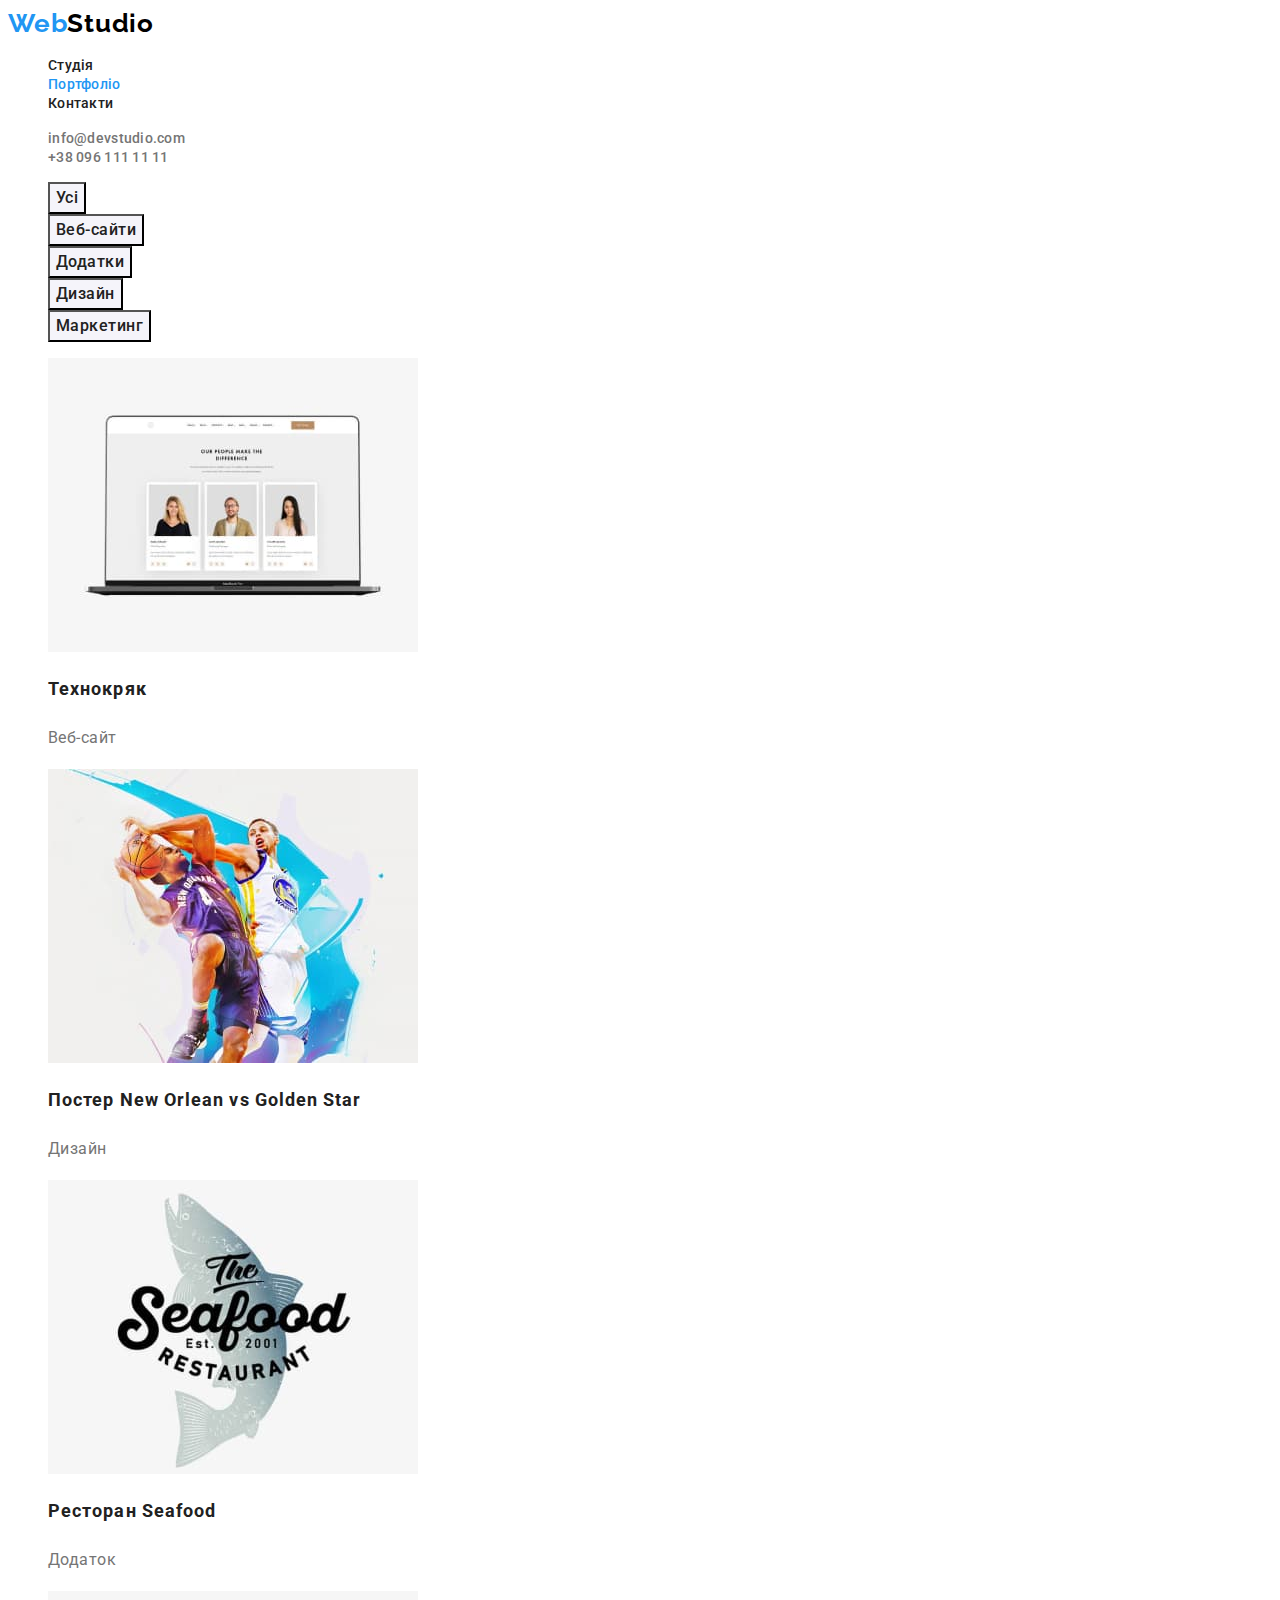
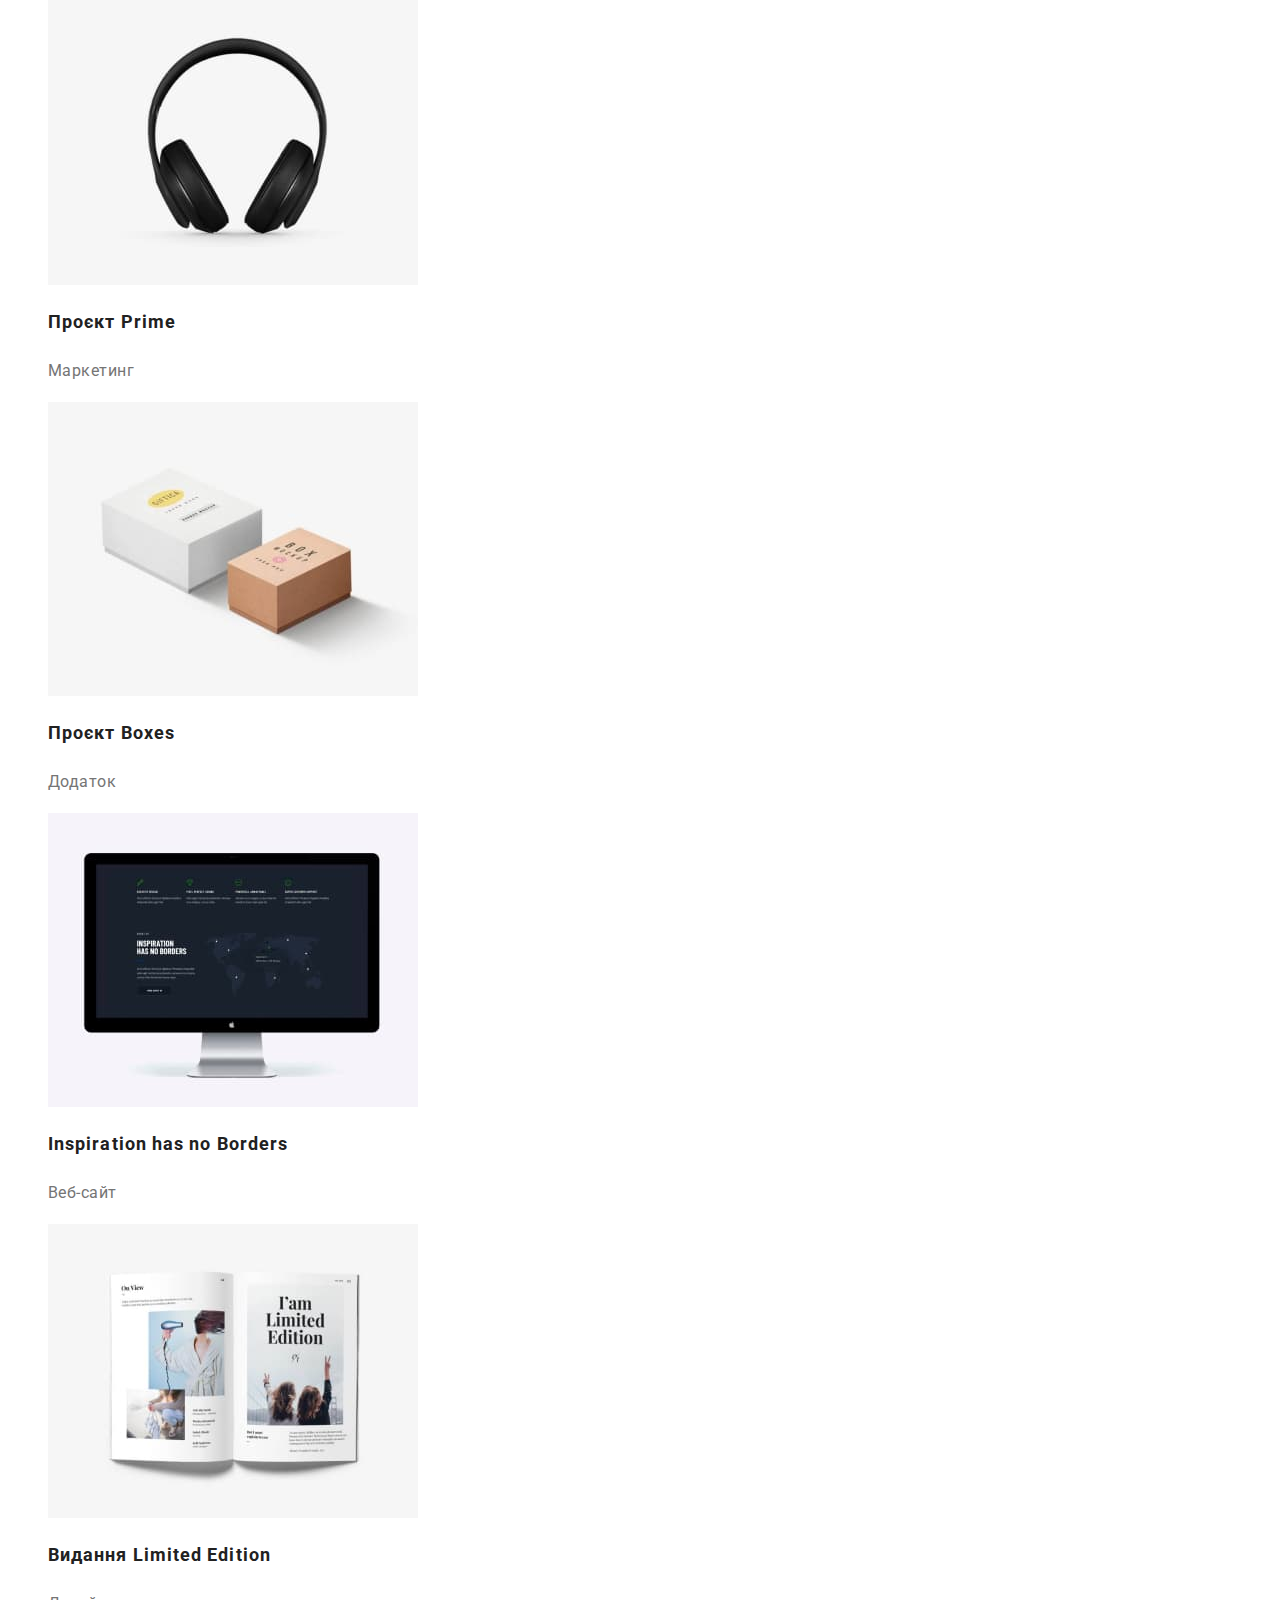
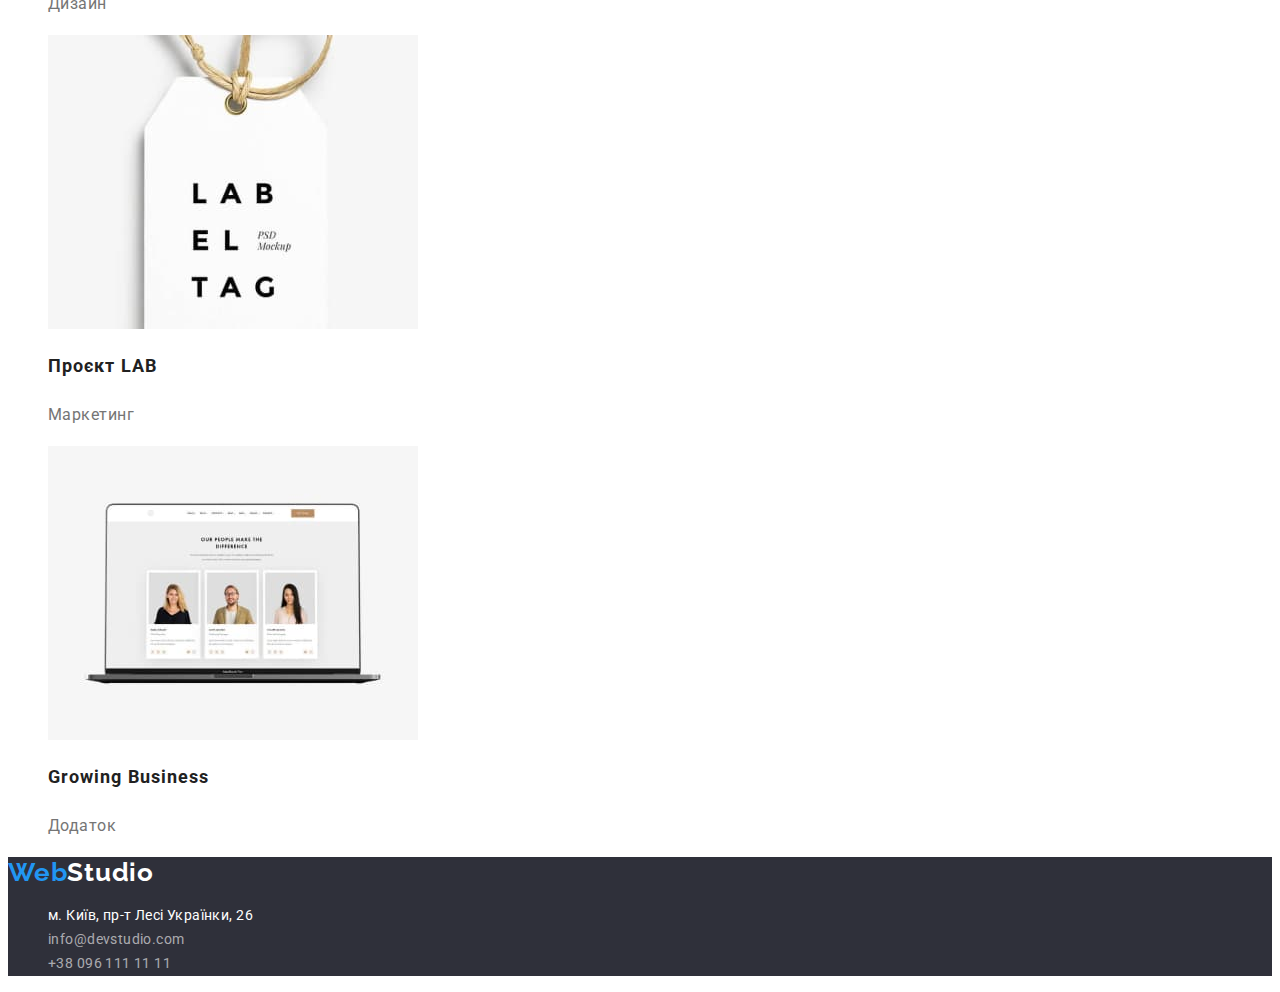
==== portfolio.html @ d9cb3cd8 "Copy files from hw-02" ====
<!DOCTYPE html>
<html lang="uk">
<head>
    <meta charset="UTF-8">
    <meta http-equiv="X-UA-Compatible" content="IE=edge">
    <meta name="viewport" content="width=device-width, initial-scale=1.0">
    <title>Portfolio</title>
    <link rel="preconnect" href="https://fonts.googleapis.com">
    <link rel="preconnect" href="https://fonts.gstatic.com" crossorigin>
    <link href="https://fonts.googleapis.com/css2?family=Raleway:wght@700&family=Roboto:wght@400;500;700;900&display=swap"
        rel="stylesheet">
    <link rel="stylesheet" href="./css/styles.css">
</head>
<body>
    <!-- header -->
    <header>
        <nav>
            <a href="./index.html" lang="en" class="logo"> <span class="logo-accent">Web</span>Studio</a>
        
            <ul class="list">
                <li><a href="./index.html" class="site-nav-link">Студія</a></li>
                <li><a href="./portfolio.html" class="site-nav-link current">Портфоліо</a></li>
                <li><a href="" class="site-nav-link">Контакти</a></li>
            </ul>
        </nav>
    
        <ul class="list">
            <li><a href="mailto:info@devstudio.com" class="contacts">info@devstudio.com</a></li>
            <li><a href="tel:+380961111111" class="contacts">+38 096 111 11 11</a></li>
        </ul>
    </header>
    
    <main>
        <section>
            <h1 hidden>Портфоліо</h1>

        <!-- filters -->
            <ul class="list">
                <li>
                    <button type="button" class="filter">Усі</button>
                </li>
                <li>
                    <button type="button" class="filter">Веб-сайти</button>
                </li>
                <li>
                    <button type="button" class="filter">Додатки</button>
                </li>
                <li>
                    <button type="button" class="filter">Дизайн</button>
                </li>
                <li>
                    <button type="button" class="filter">Маркетинг</button>
                </li>
            </ul>

        <!-- portfolio -->
            <ul class="list">
                <li>
                    <img src="./images/techno.jpg" alt="Веб-сайт на ноутбуці" width="370">
                    <h2 class="project-title">Технокряк</h2>
                    <p class="project-type">Веб-сайт</p>
                </li>
                <li>
                    <img src="./images/basketball-poster.jpg" alt="Два баскетболіста" width="370">
                    <h2 class="project-title">Постер <span lang="en">New Orlean vs Golden Star</span></h2>
                    <p class="project-type">Дизайн</p>
                </li>
                <li>
                    <img src="./images/seafood-restaurant.jpg" alt="Логотип ресторана" width="370">
                    <h2 class="project-title">Ресторан <span lang="en">Seafood</span></h2>
                    <p class="project-type">Додаток</p>
                </li>
                <li>
                    <img src="./images/prime-project.jpg" alt="Навушники" width="370">
                    <h2 class="project-title">Проєкт <span lang="en">Prime</span></h2>
                    <p class="project-type">Маркетинг</p>
                </li>
                <li>
                    <img src="./images/boxes-project.jpg" alt="Дві коробки" width="370">
                    <h2 class="project-title">Проєкт <span lang="en">Boxes</span></h2>
                    <p class="project-type">Додаток</p>
                </li>
                <li>
                    <img src="./images/monitor.jpg" alt="Веб-сайт на моніторі" width="370">
                    <h2 lang="en" class="project-title">Inspiration has no Borders</h2>
                    <p class="project-type">Веб-сайт</p>
                </li>
                <li>
                    <img src="./images/limited-edition.jpg" alt="Журнал" width="370">
                    <h2 class="project-title">Видання <span lang="en">Limited Edition</span></h2>
                    <p class="project-type">Дизайн</p>
                </li>
                <li>
                    <img src="./images/lab-project.jpg" alt="Бирка" width="370">
                    <h2 class="project-title">Проєкт <span lang="en">LAB</span></h2>
                    <p class="project-type">Маркетинг</p>
                </li>
                <li>
                    <img src="./images/techno.jpg" alt="Ноутбук" width="370">
                    <h2 lang="en" class="project-title">Growing Business</h2>
                    <p class="project-type">Додаток</p>
                </li>
            </ul>
        </section>

    </main>
    
    <!-- footer -->
    <footer class="footer-section">
        <a href="./index.html" lang="en" class="logo"> <span class="logo-accent">Web</span>Studio</a>
        <address>
            <ul class="list">
                <li><a href="https://goo.gl/maps/fUNhZHvPjA6vGSTK8" class="address-footer">м. Київ, пр-т Лесі Українки,
                        26</a></li>
                <li><a href="mailto:info@devstudio.com" class="contacts-footer">info@devstudio.com</a></li>
                <li><a href="tel:+380961111111" class="contacts-footer">+38 096 111 11 11</a></li>
            </ul>
        </address>
    </footer>
</body>
</html>
---- css/styles.css ----
:root {
    --primary-text-color:#212121;
    --secondary-text-color:#757575;
    --logo-text-color:#000000;
    --accent-color:#2196F3;
    --white-text-color:#FFFFFF;
    --footer-text-color:rgba(255, 255, 255, 0.6);
    --primary-bg-color:#FFFFFF;
    --secondary-bg-color:#F5F4FA;
    --accent-bg-color:#2F303A;

    --filter-bg-color:#F5F4FA;

    --button-focus-color:#188CE8
}

body {
    background-color: var(--primary-bg-color);
    color: var(--primary-text-color);
    font-family: 'Roboto', sans-serif;
}

.list {
    list-style: none;
}

/* logo */
.logo {
    color: var(--logo-text-color);
    font-family: 'Raleway', sans-serif;
    font-weight: 700;
    font-size: 26px;
    line-height: 1.2;
    text-decoration: none;
    letter-spacing: 0.03em;
}

.logo-accent {
    color: var(--accent-color);
}

/* site-nav */
.site-nav-link {
    color: var(--primary-text-color);
    font-weight: 500;
    font-size: 14px;
    line-height: 1.14;
    letter-spacing: 0.02em;
    text-decoration: none;
}

.site-nav-link:hover,
.site-nav-link:focus {
    color: var(--accent-color);
}

.current {
    color: var(--accent-color);
}

/* contacts */
.contacts {
    color: var(--secondary-text-color);
    font-weight: 500;
    font-size: 14px;
    line-height: 1.14;
    letter-spacing: 0.02em;
    text-decoration: none;
}

.contacts:hover,
.contacts:focus {
    color: var(--accent-color);
}

/* hero */
.hero-section,
.footer-section {
    background-color: var(--accent-bg-color);
}

.hero-title {
    font-weight: 900;
    font-size: 44px;
    line-height: 1.36;
    text-align: center;
    letter-spacing: 0.06em;
    text-transform: uppercase;
    color: var(--white-text-color);
}

/* button */
.button {
    color:var(--white-text-color);
    background-color: var(--accent-color);
    font-family: inherit;
    font-weight: 700;
    font-size: 16px;
    line-height: 1.88;
    display: flex;
    align-items: center;
    text-align: center;
    letter-spacing: 0.06em;

    cursor: pointer;
}

.button:hover,
.button:focus {
    background-color: var(--button-focus-color);
}

/* section */
.section-title {
    font-weight: 700;
    font-size: 36px;
    line-height: 1.17;
    text-align: center;
    letter-spacing: 0.03em;
}

/* features */
.features-title {
    font-weight: 700;
    font-size: 14px;
    line-height: 1.14;
    text-transform: uppercase;
    letter-spacing: 0.03em;
}

.features-text {
    font-size: 14px;
    line-height: 1.71;
    color: var(--secondary-text-color);
    letter-spacing: 0.03em;
}

/* team */
.team-section {
    background-color: var(--secondary-bg-color);
}

.team-member {
    font-weight: 500;
    font-size: 16px;
    line-height: 1.19;
    text-align: center;
    letter-spacing: 0.03em;
}

.team-role {
    font-size: 16px;
    line-height: 1.19;
    text-align: center;
    color: var(--secondary-text-color);
    letter-spacing: 0.03em;
} 

/* footer */
.contacts-footer {
    color: var(--footer-text-color);
    font-size: 14px;
    line-height: 1.71;
    text-decoration: none;
    letter-spacing: 0.03em;

    font-style: normal;
}

.contacts-footer:hover,
.contacts-footer:focus {
    color: var(--accent-color);
}

.address-footer {
    font-style: normal;
    font-size: 14px;
    line-height: 1.71;
    color: var(--white-text-color);
    text-decoration: none;
    letter-spacing: 0.03em;
}

.address-footer:hover,
.address-footer:focus {
    color: var(--accent-color);
}

.footer-section .logo {
    color: var(--white-text-color);
}


/* portfolio.html */

/* filters */
.filter {
    background-color: var(--filter-bg-color);
    color: var(--primary-text-color);
    font-family: inherit;
    font-weight: 500;
    font-size: 16px;
    line-height: 1.62;
    text-align: center;
    letter-spacing: 0.03em;

    cursor: pointer;
}

.filter:hover,
.filter:focus {
    background-color:var(--accent-color);
    color: var(--white-text-color);
}

/* projects */
.project-title {
    font-weight: 700;
    font-size: 18px;
    line-height: 2;
    letter-spacing: 0.06em;
}

.project-type {
    font-size: 16px;
    line-height: 1.88;
    color: var(--secondary-text-color);
    letter-spacing: 0.03em;
}
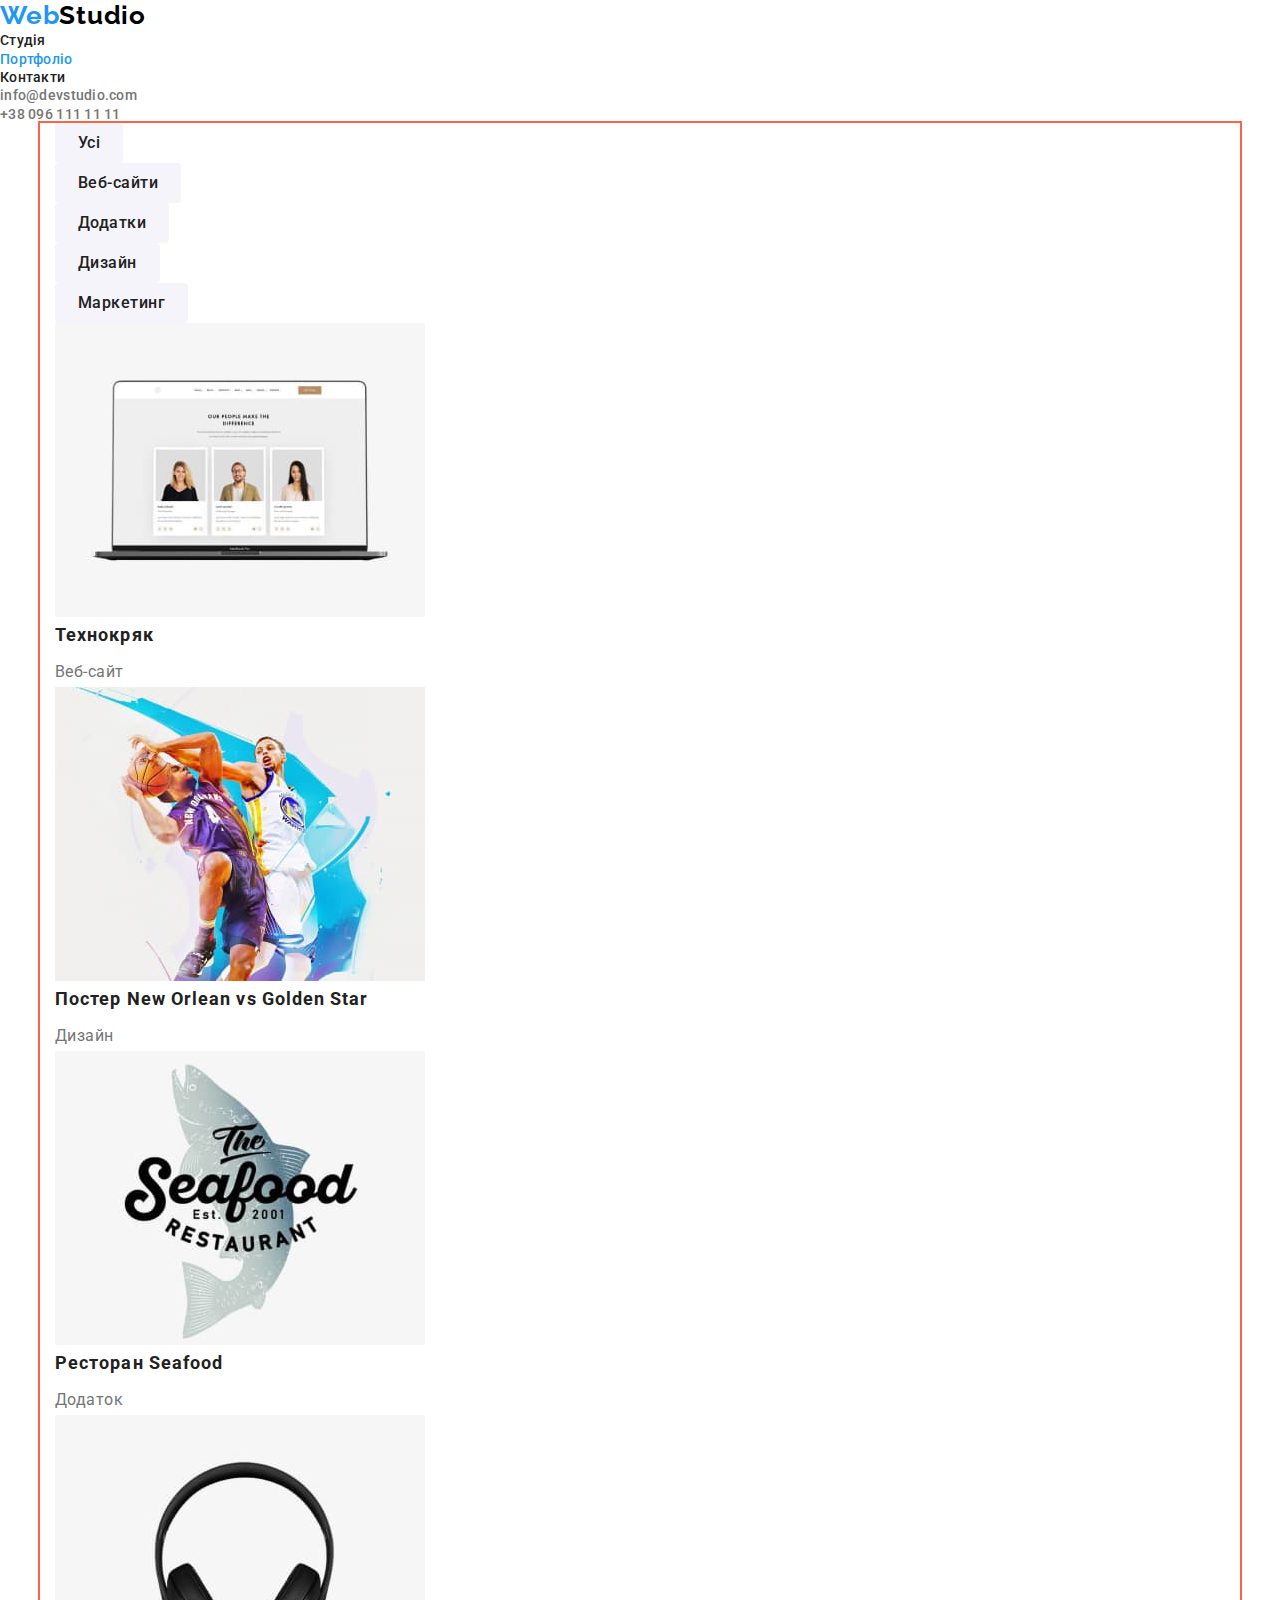
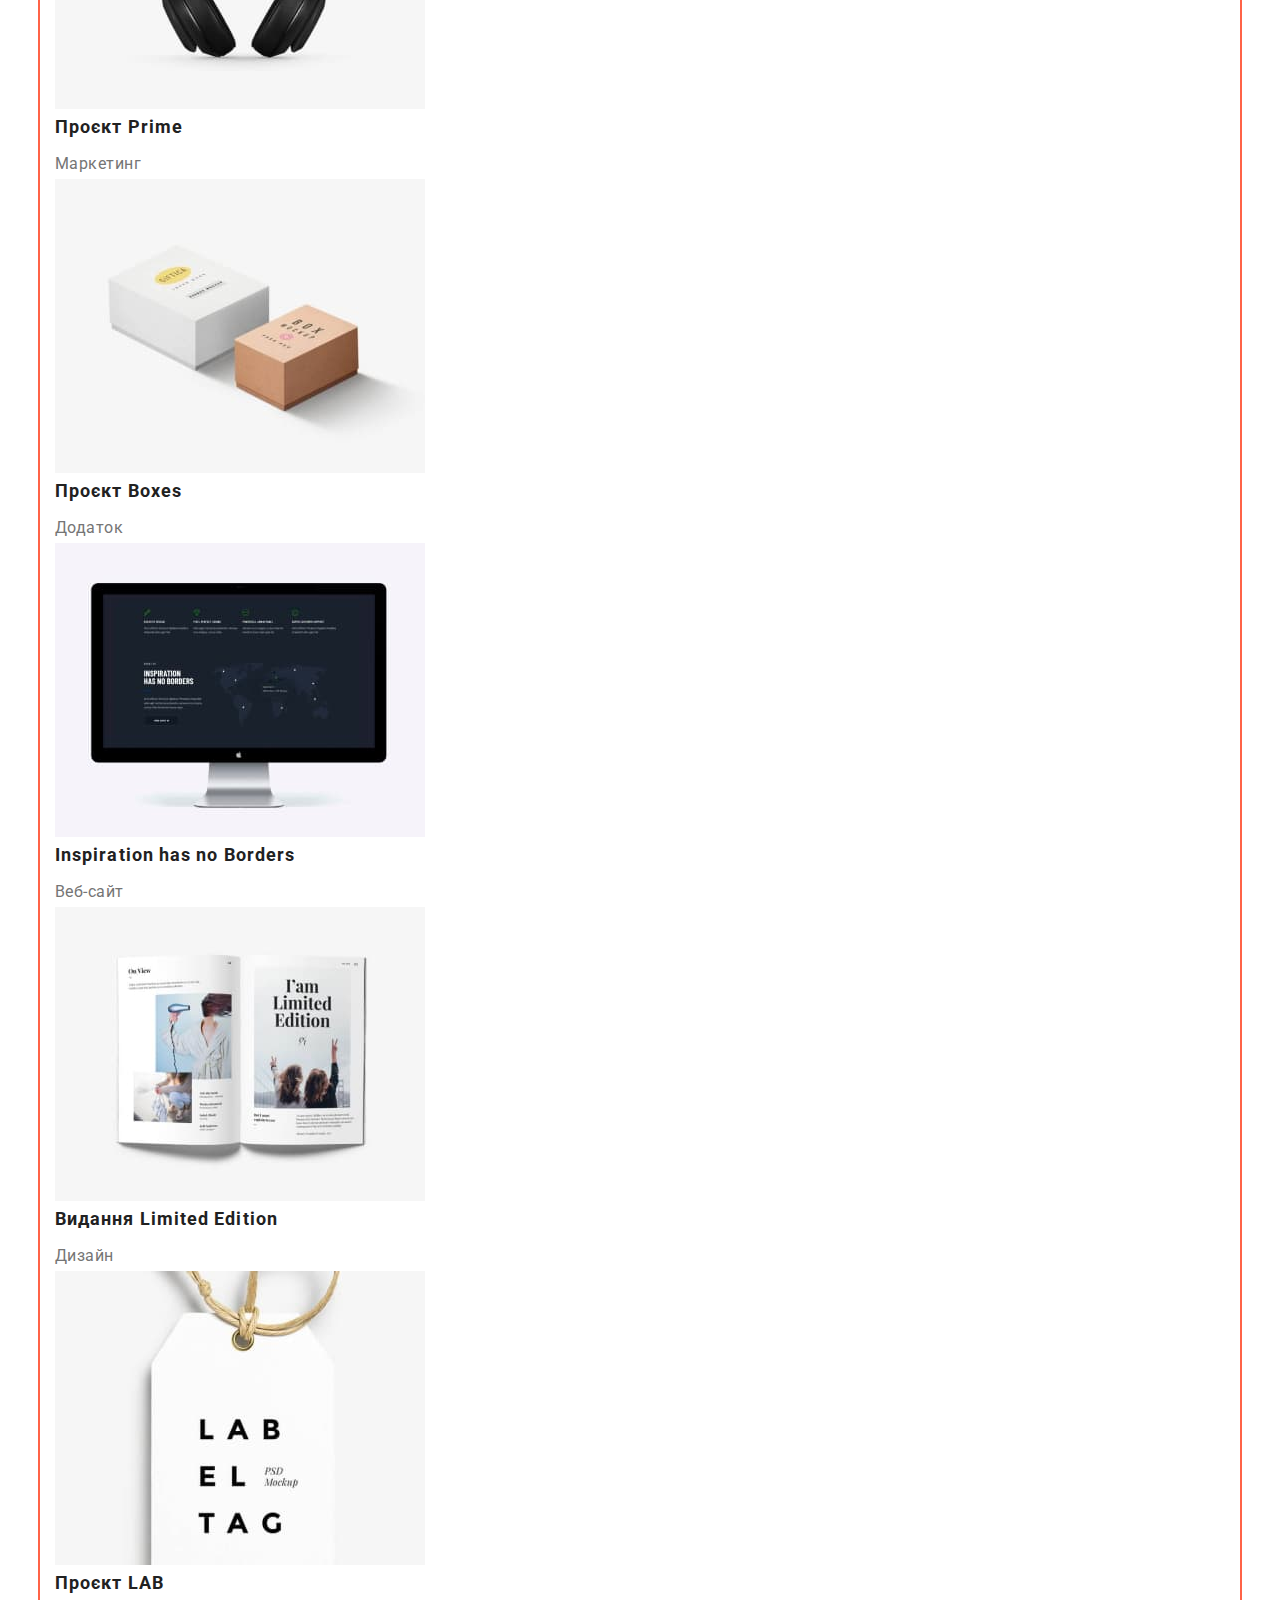
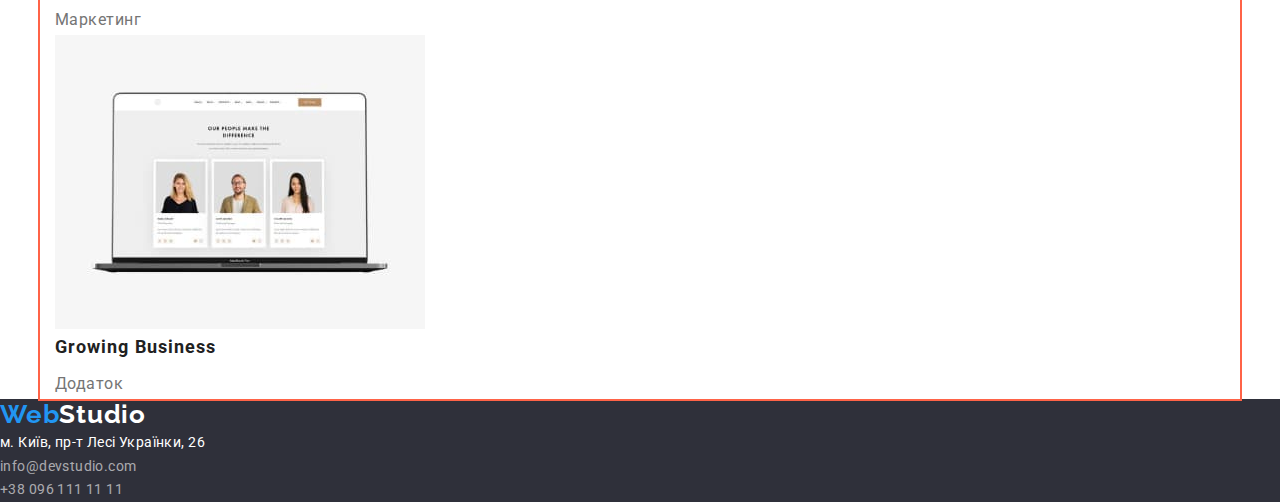
==== commit 10119f54: "Add normalize & containers" ====
--- a/portfolio.html
+++ b/portfolio.html
@@ -9,6 +9,7 @@
     <link rel="preconnect" href="https://fonts.gstatic.com" crossorigin>
     <link href="https://fonts.googleapis.com/css2?family=Raleway:wght@700&family=Roboto:wght@400;500;700;900&display=swap"
         rel="stylesheet">
+    <link rel="stylesheet" href="https://cdnjs.cloudflare.com/ajax/libs/modern-normalize/1.1.0/modern-normalize.min.css">
     <link rel="stylesheet" href="./css/styles.css">
 </head>
 <body>
@@ -32,75 +33,77 @@
     
     <main>
         <section>
-            <h1 hidden>Портфоліо</h1>
-
-        <!-- filters -->
-            <ul class="list">
-                <li>
-                    <button type="button" class="filter">Усі</button>
-                </li>
-                <li>
-                    <button type="button" class="filter">Веб-сайти</button>
-                </li>
-                <li>
-                    <button type="button" class="filter">Додатки</button>
-                </li>
-                <li>
-                    <button type="button" class="filter">Дизайн</button>
-                </li>
-                <li>
-                    <button type="button" class="filter">Маркетинг</button>
-                </li>
-            </ul>
-
-        <!-- portfolio -->
-            <ul class="list">
-                <li>
-                    <img src="./images/techno.jpg" alt="Веб-сайт на ноутбуці" width="370">
-                    <h2 class="project-title">Технокряк</h2>
-                    <p class="project-type">Веб-сайт</p>
-                </li>
-                <li>
-                    <img src="./images/basketball-poster.jpg" alt="Два баскетболіста" width="370">
-                    <h2 class="project-title">Постер <span lang="en">New Orlean vs Golden Star</span></h2>
-                    <p class="project-type">Дизайн</p>
-                </li>
-                <li>
-                    <img src="./images/seafood-restaurant.jpg" alt="Логотип ресторана" width="370">
-                    <h2 class="project-title">Ресторан <span lang="en">Seafood</span></h2>
-                    <p class="project-type">Додаток</p>
-                </li>
-                <li>
-                    <img src="./images/prime-project.jpg" alt="Навушники" width="370">
-                    <h2 class="project-title">Проєкт <span lang="en">Prime</span></h2>
-                    <p class="project-type">Маркетинг</p>
-                </li>
-                <li>
-                    <img src="./images/boxes-project.jpg" alt="Дві коробки" width="370">
-                    <h2 class="project-title">Проєкт <span lang="en">Boxes</span></h2>
-                    <p class="project-type">Додаток</p>
-                </li>
-                <li>
-                    <img src="./images/monitor.jpg" alt="Веб-сайт на моніторі" width="370">
-                    <h2 lang="en" class="project-title">Inspiration has no Borders</h2>
-                    <p class="project-type">Веб-сайт</p>
-                </li>
-                <li>
-                    <img src="./images/limited-edition.jpg" alt="Журнал" width="370">
-                    <h2 class="project-title">Видання <span lang="en">Limited Edition</span></h2>
-                    <p class="project-type">Дизайн</p>
-                </li>
-                <li>
-                    <img src="./images/lab-project.jpg" alt="Бирка" width="370">
-                    <h2 class="project-title">Проєкт <span lang="en">LAB</span></h2>
-                    <p class="project-type">Маркетинг</p>
-                </li>
-                <li>
-                    <img src="./images/techno.jpg" alt="Ноутбук" width="370">
-                    <h2 lang="en" class="project-title">Growing Business</h2>
-                    <p class="project-type">Додаток</p>
-                </li>
-            </ul>
+            <div class="container">
+                <h1 hidden>Портфоліо</h1>
+                
+                <!-- filters -->
+                <ul class="list">
+                    <li>
+                        <button type="button" class="filter">Усі</button>
+                    </li>
+                    <li>
+                        <button type="button" class="filter">Веб-сайти</button>
+                    </li>
+                    <li>
+                        <button type="button" class="filter">Додатки</button>
+                    </li>
+                    <li>
+                        <button type="button" class="filter">Дизайн</button>
+                    </li>
+                    <li>
+                        <button type="button" class="filter">Маркетинг</button>
+                    </li>
+                </ul>
+                
+                <!-- portfolio -->
+                <ul class="list">
+                    <li>
+                        <img src="./images/techno.jpg" alt="Веб-сайт на ноутбуці" width="370">
+                        <h2 class="project-title">Технокряк</h2>
+                        <p class="project-type">Веб-сайт</p>
+                    </li>
+                    <li>
+                        <img src="./images/basketball-poster.jpg" alt="Два баскетболіста" width="370">
+                        <h2 class="project-title">Постер <span lang="en">New Orlean vs Golden Star</span></h2>
+                        <p class="project-type">Дизайн</p>
+                    </li>
+                    <li>
+                        <img src="./images/seafood-restaurant.jpg" alt="Логотип ресторана" width="370">
+                        <h2 class="project-title">Ресторан <span lang="en">Seafood</span></h2>
+                        <p class="project-type">Додаток</p>
+                    </li>
+                    <li>
+                        <img src="./images/prime-project.jpg" alt="Навушники" width="370">
+                        <h2 class="project-title">Проєкт <span lang="en">Prime</span></h2>
+                        <p class="project-type">Маркетинг</p>
+                    </li>
+                    <li>
+                        <img src="./images/boxes-project.jpg" alt="Дві коробки" width="370">
+                        <h2 class="project-title">Проєкт <span lang="en">Boxes</span></h2>
+                        <p class="project-type">Додаток</p>
+                    </li>
+                    <li>
+                        <img src="./images/monitor.jpg" alt="Веб-сайт на моніторі" width="370">
+                        <h2 lang="en" class="project-title">Inspiration has no Borders</h2>
+                        <p class="project-type">Веб-сайт</p>
+                    </li>
+                    <li>
+                        <img src="./images/limited-edition.jpg" alt="Журнал" width="370">
+                        <h2 class="project-title">Видання <span lang="en">Limited Edition</span></h2>
+                        <p class="project-type">Дизайн</p>
+                    </li>
+                    <li>
+                        <img src="./images/lab-project.jpg" alt="Бирка" width="370">
+                        <h2 class="project-title">Проєкт <span lang="en">LAB</span></h2>
+                        <p class="project-type">Маркетинг</p>
+                    </li>
+                    <li>
+                        <img src="./images/techno.jpg" alt="Ноутбук" width="370">
+                        <h2 lang="en" class="project-title">Growing Business</h2>
+                        <p class="project-type">Додаток</p>
+                    </li>
+                </ul>
+            </div>
         </section>
 
     </main>
@@ -110,8 +113,8 @@
         <a href="./index.html" lang="en" class="logo"> <span class="logo-accent">Web</span>Studio</a>
         <address>
             <ul class="list">
-                <li><a href="https://goo.gl/maps/fUNhZHvPjA6vGSTK8" class="address-footer">м. Київ, пр-т Лесі Українки,
-                        26</a></li>
+                <li><a href="https://goo.gl/maps/fUNhZHvPjA6vGSTK8" target="_blank" rel="noopener norefferer"
+                        class="address-footer">м. Київ, пр-т Лесі Українки, 26</a></li>
                 <li><a href="mailto:info@devstudio.com" class="contacts-footer">info@devstudio.com</a></li>
                 <li><a href="tel:+380961111111" class="contacts-footer">+38 096 111 11 11</a></li>
             </ul>
--- a/css/styles.css
+++ b/css/styles.css
@@ -20,8 +20,39 @@
     font-family: 'Roboto', sans-serif;
 }
 
+/* reset */
+
 .list {
     list-style: none;
+}
+
+h1,
+h2,
+h3,
+p {
+    margin-top: 0;
+    margin-bottom: 0;
+}
+
+ul {
+    margin-top: 0;
+    margin-bottom: 0;
+    padding-left: 0;
+}
+
+img {
+    display: block;
+}
+
+.header {
+    border-bottom: 1px solid #ECECEC;
+}
+
+.container {
+    margin: 0 auto;
+    width: 1200px;
+    padding: 0 15px;
+    outline: 2px solid tomato;
 }
 
 /* logo */
@@ -87,6 +118,8 @@
     letter-spacing: 0.06em;
     text-transform: uppercase;
     color: var(--white-text-color);
+
+    margin-bottom: 30px;
 }
 
 /* button */
@@ -103,6 +136,11 @@
     letter-spacing: 0.06em;
 
     cursor: pointer;
+
+    box-shadow: 0px 4px 4px rgba(0, 0, 0, 0.15);
+    padding: 10px 32px;
+    border-radius: 4px;
+    border: 1px solid transparent;
 }
 
 .button:hover,
@@ -117,6 +155,8 @@
     line-height: 1.17;
     text-align: center;
     letter-spacing: 0.03em;
+
+    margin-bottom: 50px;
 }
 
 /* features */
@@ -126,6 +166,8 @@
     line-height: 1.14;
     text-transform: uppercase;
     letter-spacing: 0.03em;
+
+    margin-bottom: 10px;
 }
 
 .features-text {
@@ -146,6 +188,8 @@
     line-height: 1.19;
     text-align: center;
     letter-spacing: 0.03em;
+
+    margin-bottom: 10px;
 }
 
 .team-role {
@@ -205,6 +249,10 @@
     letter-spacing: 0.03em;
 
     cursor: pointer;
+
+    padding: 6px 22px;
+    border-radius: 4px;
+    border: 1px solid transparent;
 }
 
 .filter:hover,
@@ -219,6 +267,8 @@
     font-size: 18px;
     line-height: 2;
     letter-spacing: 0.06em;
+
+    margin-bottom: 4px;
 }
 
 .project-type {
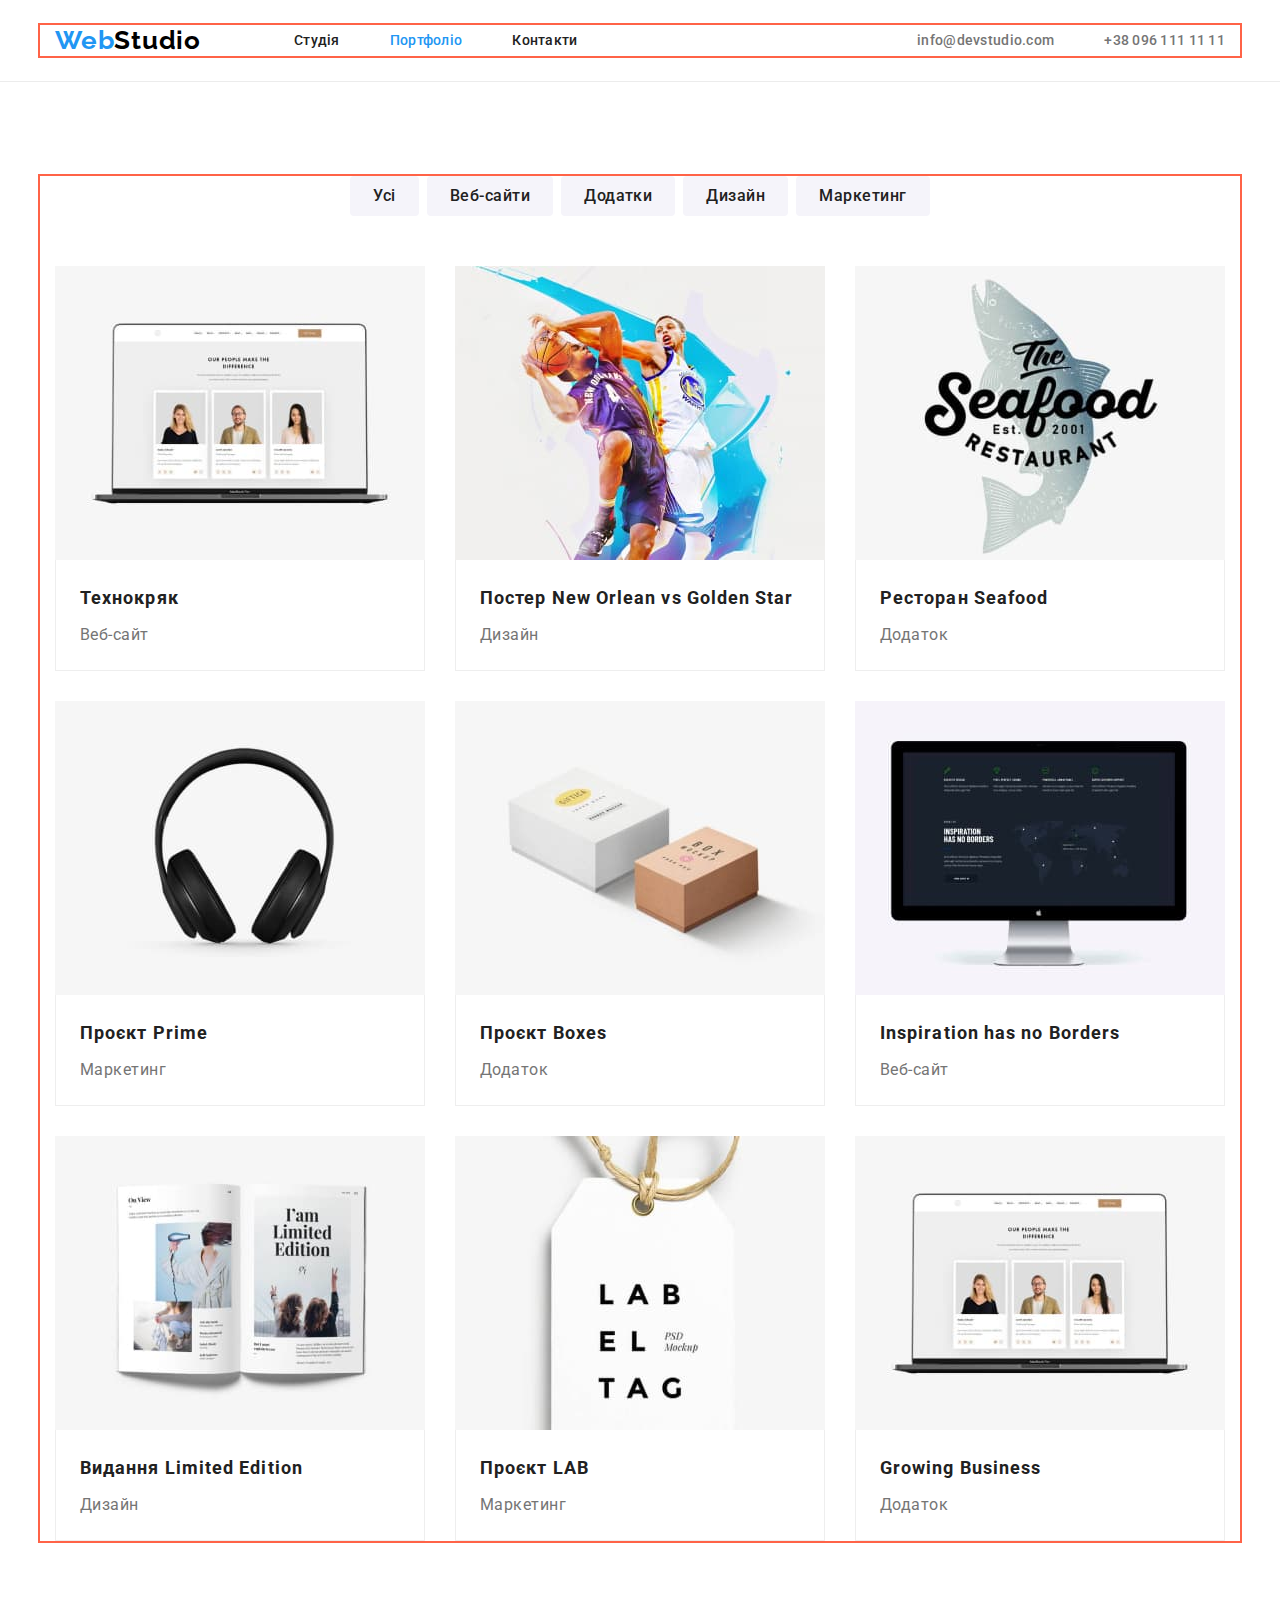
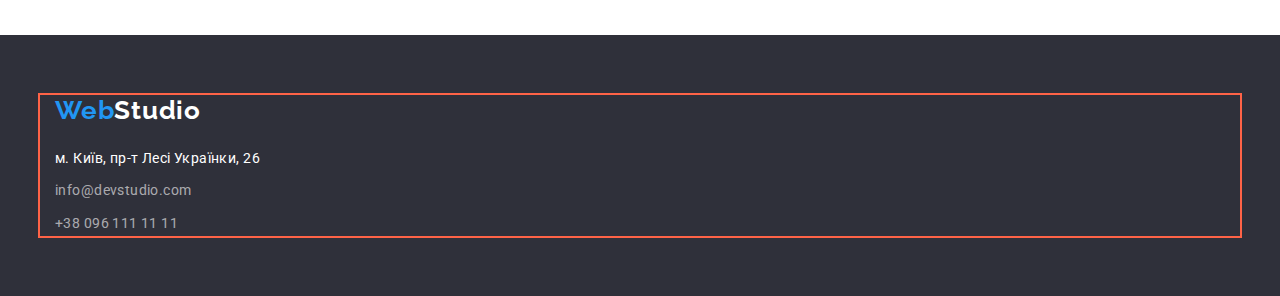
==== commit 277afd96: "Flex header, footer, portfolio" ====
--- a/portfolio.html
+++ b/portfolio.html
@@ -14,30 +14,31 @@
 </head>
 <body>
     <!-- header -->
-    <header>
-        <nav>
-            <a href="./index.html" lang="en" class="logo"> <span class="logo-accent">Web</span>Studio</a>
-        
-            <ul class="list">
-                <li><a href="./index.html" class="site-nav-link">Студія</a></li>
-                <li><a href="./portfolio.html" class="site-nav-link current">Портфоліо</a></li>
-                <li><a href="" class="site-nav-link">Контакти</a></li>
+    <header class="header">
+        <div class="container header-container">
+            <nav class="header-navigation">
+                <a href="./index.html" lang="en" class="logo"> <span class="logo-accent">Web</span>Studio</a>
+                <ul class="list menu">
+                    <li><a href="./index.html" class="site-nav-link">Студія</a></li>
+                    <li><a href="./portfolio.html" class="site-nav-link current">Портфоліо</a></li>
+                    <li><a href="" class="site-nav-link">Контакти</a></li>
+                </ul>
+            </nav>
+    
+            <ul class="list header-contacts">
+                <li><a href="mailto:info@devstudio.com" class="contacts">info@devstudio.com</a></li>
+                <li><a href="tel:+380961111111" class="contacts">+38 096 111 11 11</a></li>
             </ul>
-        </nav>
-    
-        <ul class="list">
-            <li><a href="mailto:info@devstudio.com" class="contacts">info@devstudio.com</a></li>
-            <li><a href="tel:+380961111111" class="contacts">+38 096 111 11 11</a></li>
-        </ul>
+        </div>
     </header>
     
     <main>
-        <section>
+        <section class="section">
             <div class="container">
                 <h1 hidden>Портфоліо</h1>
                 
                 <!-- filters -->
-                <ul class="list">
+                <ul class="list filters-list">
                     <li>
                         <button type="button" class="filter">Усі</button>
                     </li>
@@ -56,51 +57,69 @@
                 </ul>
                 
                 <!-- portfolio -->
-                <ul class="list">
+                <ul class="list projects-list">
                     <li>
                         <img src="./images/techno.jpg" alt="Веб-сайт на ноутбуці" width="370">
-                        <h2 class="project-title">Технокряк</h2>
-                        <p class="project-type">Веб-сайт</p>
+                        <div class="project">
+                            <h2 class="project-title">Технокряк</h2>
+                            <p class="project-type">Веб-сайт</p>
+                        </div>
                     </li>
                     <li>
                         <img src="./images/basketball-poster.jpg" alt="Два баскетболіста" width="370">
-                        <h2 class="project-title">Постер <span lang="en">New Orlean vs Golden Star</span></h2>
-                        <p class="project-type">Дизайн</p>
+                        <div class="project">
+                            <h2 class="project-title">Постер <span lang="en">New Orlean vs Golden Star</span></h2>
+                            <p class="project-type">Дизайн</p>
+                        </div>
                     </li>
                     <li>
                         <img src="./images/seafood-restaurant.jpg" alt="Логотип ресторана" width="370">
-                        <h2 class="project-title">Ресторан <span lang="en">Seafood</span></h2>
-                        <p class="project-type">Додаток</p>
+                        <div class="project">
+                            <h2 class="project-title">Ресторан <span lang="en">Seafood</span></h2>
+                            <p class="project-type">Додаток</p>
+                        </div>
                     </li>
                     <li>
                         <img src="./images/prime-project.jpg" alt="Навушники" width="370">
-                        <h2 class="project-title">Проєкт <span lang="en">Prime</span></h2>
-                        <p class="project-type">Маркетинг</p>
+                        <div class="project">
+                            <h2 class="project-title">Проєкт <span lang="en">Prime</span></h2>
+                            <p class="project-type">Маркетинг</p>
+                        </div>
                     </li>
                     <li>
                         <img src="./images/boxes-project.jpg" alt="Дві коробки" width="370">
-                        <h2 class="project-title">Проєкт <span lang="en">Boxes</span></h2>
-                        <p class="project-type">Додаток</p>
+                        <div class="project">
+                            <h2 class="project-title">Проєкт <span lang="en">Boxes</span></h2>
+                            <p class="project-type">Додаток</p>
+                        </div>
                     </li>
                     <li>
                         <img src="./images/monitor.jpg" alt="Веб-сайт на моніторі" width="370">
-                        <h2 lang="en" class="project-title">Inspiration has no Borders</h2>
-                        <p class="project-type">Веб-сайт</p>
+                        <div class="project">
+                            <h2 lang="en" class="project-title">Inspiration has no Borders</h2>
+                            <p class="project-type">Веб-сайт</p>
+                        </div>
                     </li>
                     <li>
                         <img src="./images/limited-edition.jpg" alt="Журнал" width="370">
-                        <h2 class="project-title">Видання <span lang="en">Limited Edition</span></h2>
-                        <p class="project-type">Дизайн</p>
+                        <div class="project">
+                            <h2 class="project-title">Видання <span lang="en">Limited Edition</span></h2>
+                            <p class="project-type">Дизайн</p>
+                        </div>
                     </li>
                     <li>
                         <img src="./images/lab-project.jpg" alt="Бирка" width="370">
-                        <h2 class="project-title">Проєкт <span lang="en">LAB</span></h2>
-                        <p class="project-type">Маркетинг</p>
+                        <div class="project">
+                            <h2 class="project-title">Проєкт <span lang="en">LAB</span></h2>
+                            <p class="project-type">Маркетинг</p>
+                        </div>
                     </li>
                     <li>
                         <img src="./images/techno.jpg" alt="Ноутбук" width="370">
-                        <h2 lang="en" class="project-title">Growing Business</h2>
-                        <p class="project-type">Додаток</p>
+                        <div class="project">
+                            <h2 lang="en" class="project-title">Growing Business</h2>
+                            <p class="project-type">Додаток</p>
+                        </div>
                     </li>
                 </ul>
             </div>
@@ -109,16 +128,18 @@
     </main>
     
     <!-- footer -->
-    <footer class="footer-section">
-        <a href="./index.html" lang="en" class="logo"> <span class="logo-accent">Web</span>Studio</a>
-        <address>
-            <ul class="list">
-                <li><a href="https://goo.gl/maps/fUNhZHvPjA6vGSTK8" target="_blank" rel="noopener norefferer"
-                        class="address-footer">м. Київ, пр-т Лесі Українки, 26</a></li>
-                <li><a href="mailto:info@devstudio.com" class="contacts-footer">info@devstudio.com</a></li>
-                <li><a href="tel:+380961111111" class="contacts-footer">+38 096 111 11 11</a></li>
-            </ul>
-        </address>
+    <footer class="footer">
+        <div class="container">
+            <a href="./index.html" lang="en" class="logo logo-footer"> <span class="logo-accent">Web</span>Studio</a>
+            <address>
+                <ul class="list address-list">
+                    <li><a href="https://goo.gl/maps/fUNhZHvPjA6vGSTK8" target="_blank" rel="noopener norefferer"
+                            class="address-footer">м. Київ, пр-т Лесі Українки, 26</a></li>
+                    <li><a href="mailto:info@devstudio.com" class="contacts-footer">info@devstudio.com</a></li>
+                    <li><a href="tel:+380961111111" class="contacts-footer">+38 096 111 11 11</a></li>
+                </ul>
+            </address>
+        </div>
     </footer>
 </body>
 </html>--- a/css/styles.css
+++ b/css/styles.css
@@ -44,18 +44,48 @@
     display: block;
 }
 
+.container {
+    margin-left: auto;
+    margin-right: auto;
+    width: 1200px;
+    padding-left: 15px;
+    padding-right: 15px;
+
+    outline: 2px solid tomato;
+}
+
+/* header */
+
 .header {
+    padding-top: 25px;
+    padding-bottom: 25px;
     border-bottom: 1px solid #ECECEC;
 }
 
-.container {
-    margin: 0 auto;
-    width: 1200px;
-    padding: 0 15px;
-    outline: 2px solid tomato;
+.header-container {
+    display: flex;
+    justify-content: space-between;
+    align-items: center;
+}
+
+.header-navigation {
+    display: flex;
+    column-gap: 93px;
+}
+
+.menu {
+    display: flex;
+    column-gap: 50px;
+    align-items: center;
+}
+
+.header-contacts {
+    display: flex;
+    column-gap: 50px;
 }
 
 /* logo */
+
 .logo {
     color: var(--logo-text-color);
     font-family: 'Raleway', sans-serif;
@@ -105,9 +135,11 @@
 }
 
 /* hero */
-.hero-section,
-.footer-section {
+.hero-section {
     background-color: var(--accent-bg-color);
+    
+    padding-top: 200px;
+    padding-bottom: 200px;
 }
 
 .hero-title {
@@ -126,7 +158,6 @@
 .button {
     color:var(--white-text-color);
     background-color: var(--accent-color);
-    font-family: inherit;
     font-weight: 700;
     font-size: 16px;
     line-height: 1.88;
@@ -149,6 +180,12 @@
 }
 
 /* section */
+
+.section {
+    padding-top: 94px;
+    padding-bottom: 94px;
+}
+
 .section-title {
     font-weight: 700;
     font-size: 36px;
@@ -160,6 +197,12 @@
 }
 
 /* features */
+
+.features-section {
+    padding-bottom: 0;
+    background-color: green;
+}
+
 .features-title {
     font-weight: 700;
     font-size: 14px;
@@ -175,6 +218,13 @@
     line-height: 1.71;
     color: var(--secondary-text-color);
     letter-spacing: 0.03em;
+}
+
+/* works */
+
+.works-list {
+    display: flex;
+    justify-content: space-between;
 }
 
 /* team */
@@ -182,6 +232,11 @@
     background-color: var(--secondary-bg-color);
 }
 
+.team-list {
+    display: flex;
+    justify-content: space-between;
+}
+
 .team-member {
     font-weight: 500;
     font-size: 16px;
@@ -201,6 +256,13 @@
 } 
 
 /* footer */
+
+.footer {
+    background-color: var(--accent-bg-color);
+    padding-top: 60px;
+    padding-bottom: 60px;
+}
+
 .contacts-footer {
     color: var(--footer-text-color);
     font-size: 14px;
@@ -209,6 +271,7 @@
     letter-spacing: 0.03em;
 
     font-style: normal;
+
 }
 
 .contacts-footer:hover,
@@ -230,18 +293,31 @@
     color: var(--accent-color);
 }
 
-.footer-section .logo {
+.logo-footer {
     color: var(--white-text-color);
 }
 
+.address-list {
+    display: flex;
+    flex-direction: column;
+    margin-top: 20px;
+    gap: 9px;
+}
 
 /* portfolio.html */
 
 /* filters */
+
+.filters-list {
+    display: flex;
+    gap: 8px;
+    justify-content: center;
+    margin-bottom: 50px;
+}
+
 .filter {
     background-color: var(--filter-bg-color);
     color: var(--primary-text-color);
-    font-family: inherit;
     font-weight: 500;
     font-size: 16px;
     line-height: 1.62;
@@ -262,6 +338,20 @@
 }
 
 /* projects */
+
+.projects-list {
+    display: flex;
+    flex-wrap: wrap;
+    gap: 30px;
+}
+
+.project {
+    padding: 20px 24px;
+    border-bottom: 1px solid #EEEEEE;
+    border-left: 1px solid #EEEEEE;
+    border-right: 1px solid #EEEEEE;
+}
+
 .project-title {
     font-weight: 700;
     font-size: 18px;
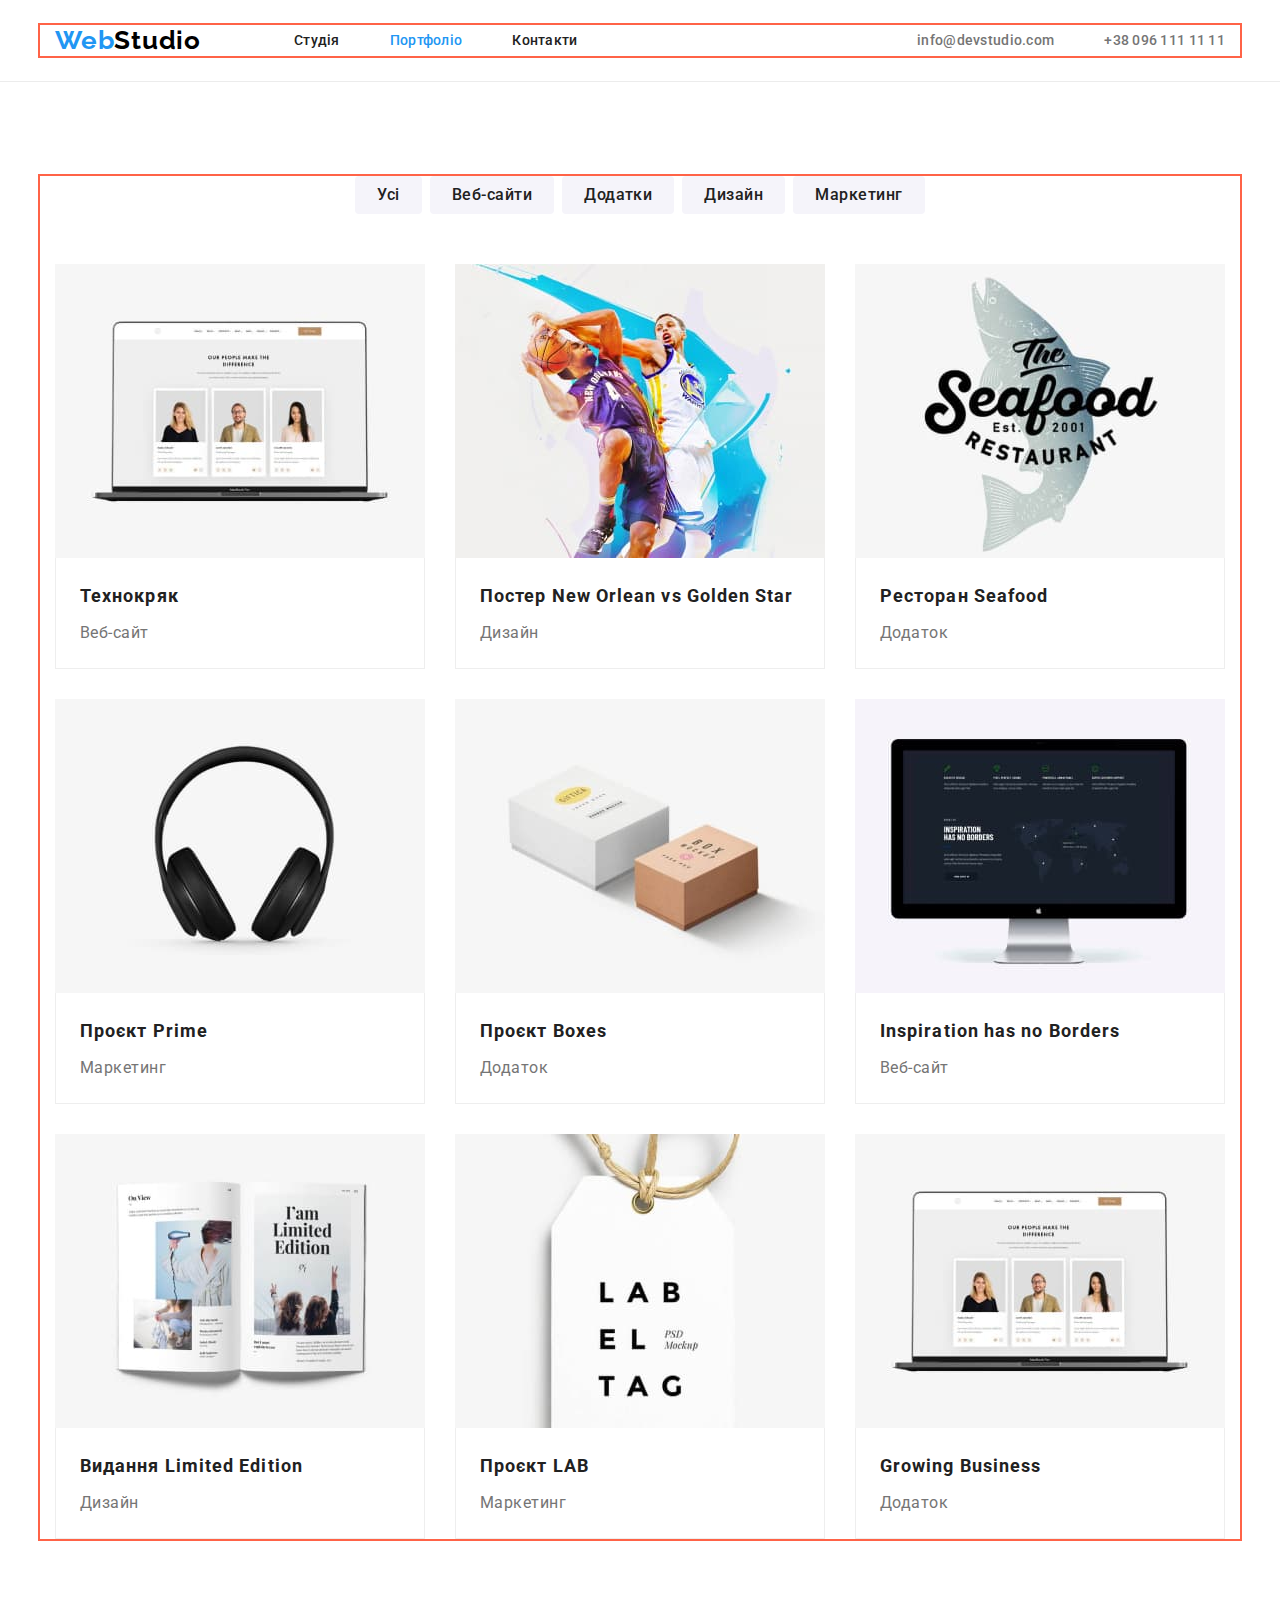
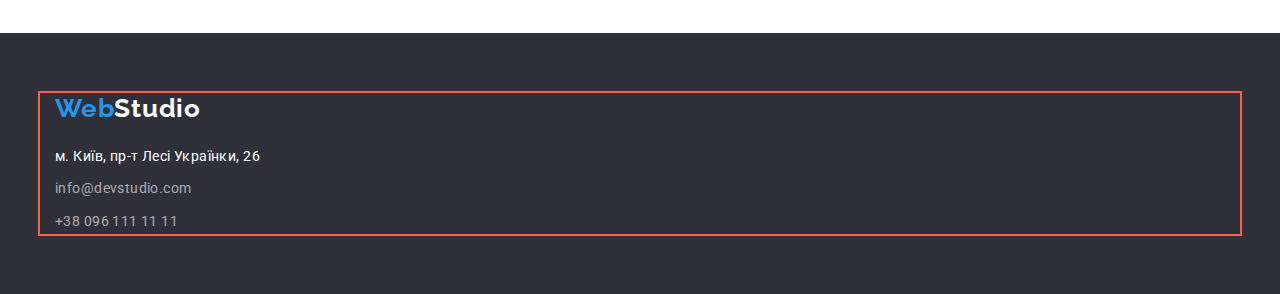
==== commit 97aaf32f: "Features width calc, no flex in footer" ====
--- a/portfolio.html
+++ b/portfolio.html
@@ -132,14 +132,16 @@
         <div class="container">
             <a href="./index.html" lang="en" class="logo logo-footer"> <span class="logo-accent">Web</span>Studio</a>
             <address>
-                <ul class="list address-list">
-                    <li><a href="https://goo.gl/maps/fUNhZHvPjA6vGSTK8" target="_blank" rel="noopener norefferer"
-                            class="address-footer">м. Київ, пр-т Лесі Українки, 26</a></li>
-                    <li><a href="mailto:info@devstudio.com" class="contacts-footer">info@devstudio.com</a></li>
+                <ul class="list">
+                    <li class="address-item"><a href="https://goo.gl/maps/fUNhZHvPjA6vGSTK8" target="_blank"
+                            rel="noopener norefferer" class="address-footer">м. Київ, пр-т Лесі Українки, 26</a></li>
+                    <li class="address-item"><a href="mailto:info@devstudio.com"
+                            class="contacts-footer">info@devstudio.com</a></li>
                     <li><a href="tel:+380961111111" class="contacts-footer">+38 096 111 11 11</a></li>
                 </ul>
             </address>
         </div>
     </footer>
+
 </body>
 </html>--- a/css/styles.css
+++ b/css/styles.css
@@ -152,6 +152,8 @@
     color: var(--white-text-color);
 
     margin-bottom: 30px;
+
+    width: 696px;
 }
 
 /* button */
@@ -171,7 +173,9 @@
     box-shadow: 0px 4px 4px rgba(0, 0, 0, 0.15);
     padding: 10px 32px;
     border-radius: 4px;
-    border: 1px solid transparent;
+    border: 0;
+    min-width: 216px;
+    justify-content: center;
 }
 
 .button:hover,
@@ -201,6 +205,15 @@
 .features-section {
     padding-bottom: 0;
     background-color: green;
+}
+
+.features-list {
+    display: flex;
+    gap: 30px;
+}
+
+.features-item {
+    flex-basis: calc((100%-90px)/4);
 }
 
 .features-title {
@@ -271,7 +284,6 @@
     letter-spacing: 0.03em;
 
     font-style: normal;
-
 }
 
 .contacts-footer:hover,
@@ -295,13 +307,13 @@
 
 .logo-footer {
     color: var(--white-text-color);
-}
-
-.address-list {
-    display: flex;
-    flex-direction: column;
-    margin-top: 20px;
-    gap: 9px;
+
+    display: block;
+    margin-bottom: 20px;
+}
+
+.address-item {
+    margin-bottom: 9px;
 }
 
 /* portfolio.html */
@@ -328,7 +340,7 @@
 
     padding: 6px 22px;
     border-radius: 4px;
-    border: 1px solid transparent;
+    border: 0;
 }
 
 .filter:hover,
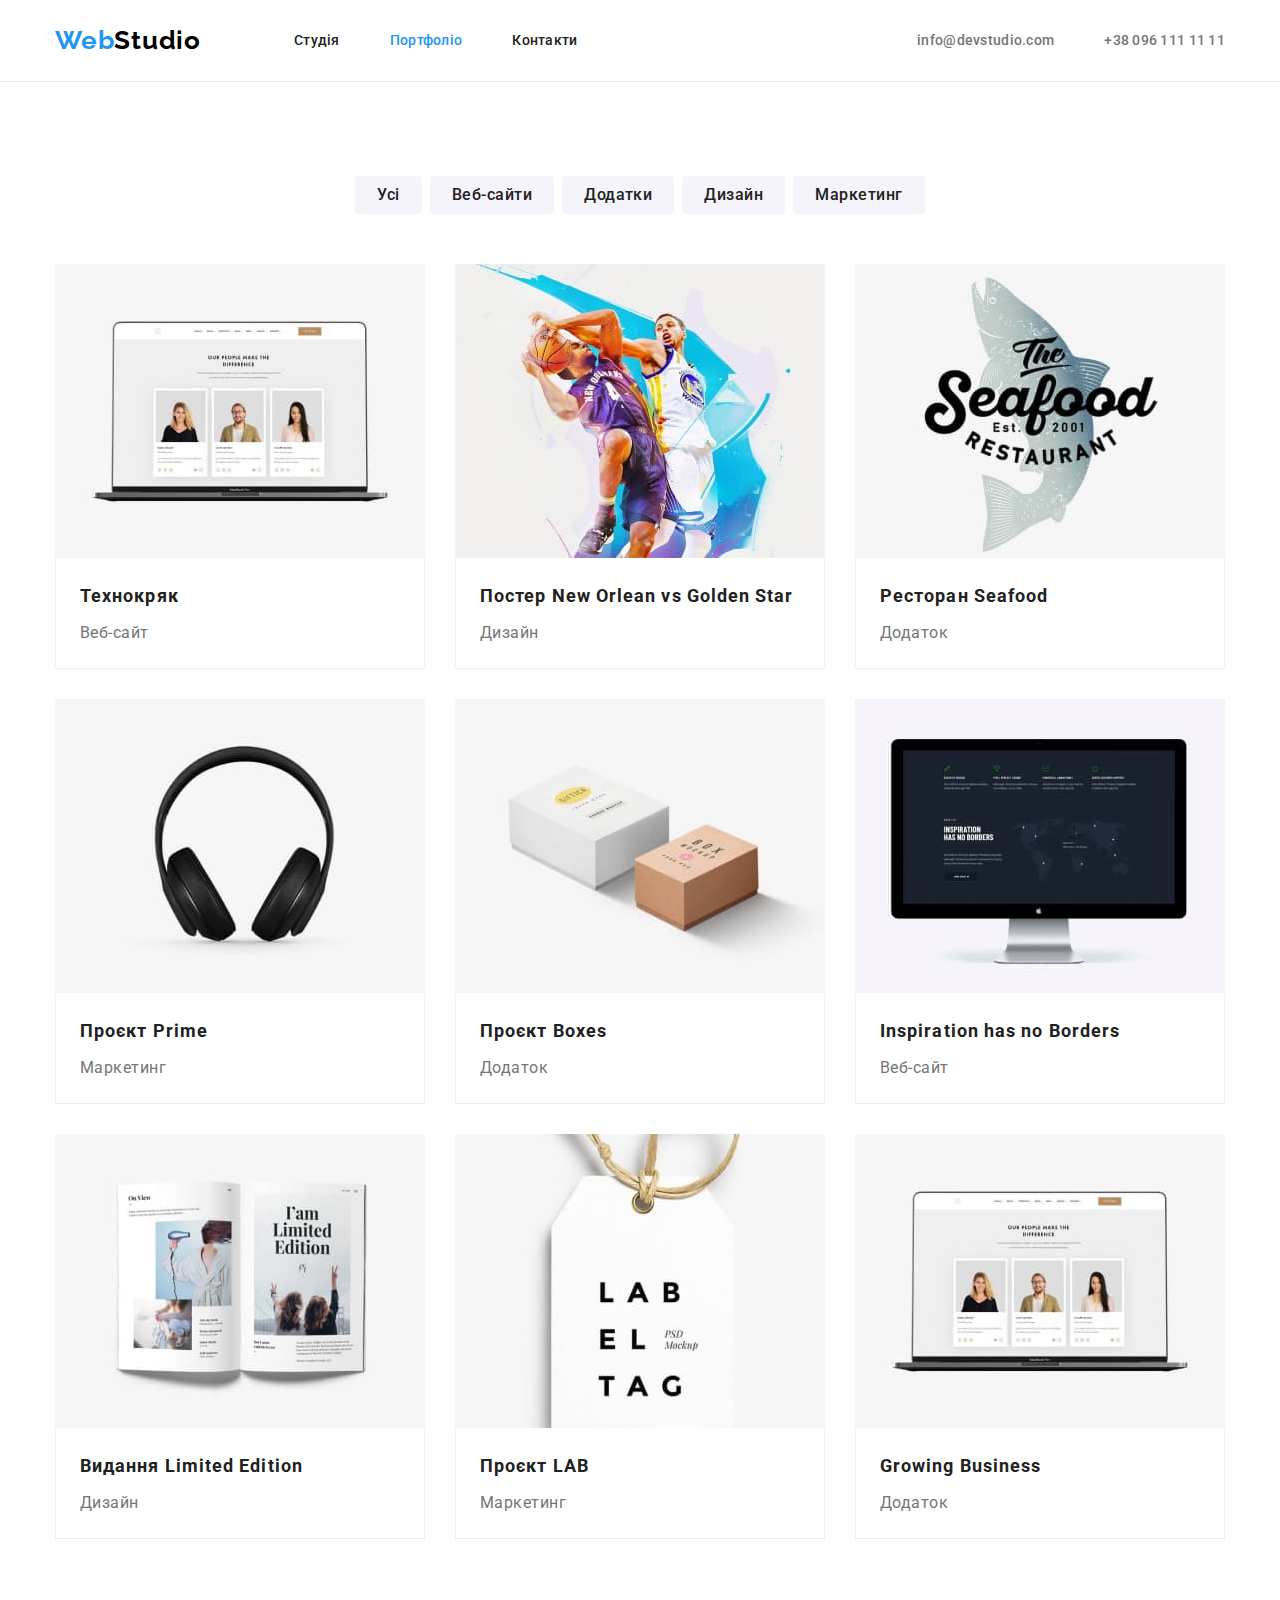
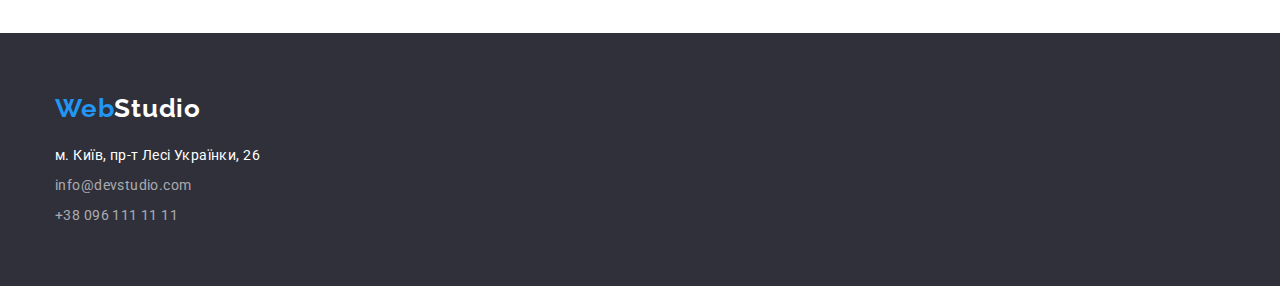
==== commit 45ff11ac: "Add visually-hidden & cards shadow" ====
--- a/portfolio.html
+++ b/portfolio.html
@@ -35,7 +35,7 @@
     <main>
         <section class="section">
             <div class="container">
-                <h1 hidden>Портфоліо</h1>
+                <h1 class="visually-hidden">Портфоліо</h1>
                 
                 <!-- filters -->
                 <ul class="list filters-list">
--- a/css/styles.css
+++ b/css/styles.css
@@ -44,14 +44,30 @@
     display: block;
 }
 
+.section {
+    padding-top: 94px;
+    padding-bottom: 94px;
+}
+
 .container {
     margin-left: auto;
     margin-right: auto;
     width: 1200px;
     padding-left: 15px;
     padding-right: 15px;
-
-    outline: 2px solid tomato;
+}
+
+.visually-hidden {
+    position: absolute;
+    width: 1px;
+    height: 1px;
+    margin: -1px;
+    border: 0;
+    padding: 0;
+    white-space: nowrap;
+    clip-path: inset(100%);
+    clip: rect(0 0 0 0);
+    overflow: hidden;
 }
 
 /* header */
@@ -140,6 +156,8 @@
     
     padding-top: 200px;
     padding-bottom: 200px;
+
+
 }
 
 .hero-title {
@@ -151,6 +169,8 @@
     text-transform: uppercase;
     color: var(--white-text-color);
 
+    margin-left: auto;
+    margin-right: auto;
     margin-bottom: 30px;
 
     width: 696px;
@@ -174,8 +194,12 @@
     padding: 10px 32px;
     border-radius: 4px;
     border: 0;
+
     min-width: 216px;
     justify-content: center;
+
+    margin-left: auto;
+    margin-right: auto;
 }
 
 .button:hover,
@@ -184,11 +208,6 @@
 }
 
 /* section */
-
-.section {
-    padding-top: 94px;
-    padding-bottom: 94px;
-}
 
 .section-title {
     font-weight: 700;
@@ -203,8 +222,7 @@
 /* features */
 
 .features-section {
-    padding-bottom: 0;
-    background-color: green;
+    padding-bottom: 47px;
 }
 
 .features-list {
@@ -234,6 +252,10 @@
 }
 
 /* works */
+
+.works-section {
+    padding-top: 47px;
+}
 
 .works-list {
     display: flex;
@@ -248,6 +270,11 @@
 .team-list {
     display: flex;
     justify-content: space-between;
+}
+
+.team-card {
+    box-shadow: 0px 1px 3px rgba(0, 0, 0, 0.12), 0px 1px 1px rgba(0, 0, 0, 0.14), 0px 2px 1px rgba(0, 0, 0, 0.2);
+    border-radius: 0px 0px 4px 4px;
 }
 
 .team-member {
@@ -279,11 +306,12 @@
 .contacts-footer {
     color: var(--footer-text-color);
     font-size: 14px;
-    line-height: 1.71;
+    line-height: 1.5;
     text-decoration: none;
     letter-spacing: 0.03em;
 
     font-style: normal;
+    
 }
 
 .contacts-footer:hover,
@@ -294,7 +322,7 @@
 .address-footer {
     font-style: normal;
     font-size: 14px;
-    line-height: 1.71;
+    line-height: 1.5;
     color: var(--white-text-color);
     text-decoration: none;
     letter-spacing: 0.03em;
